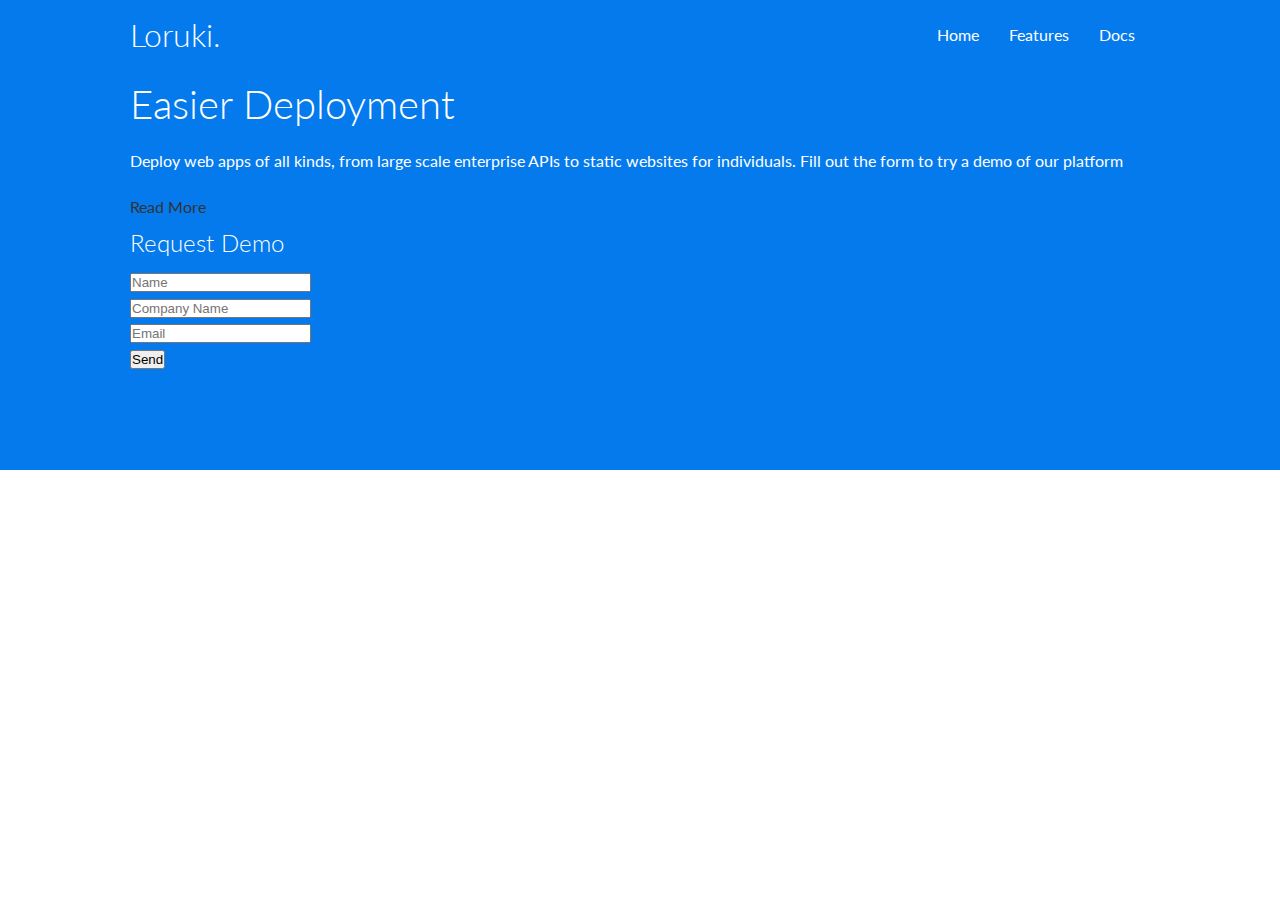
==== index.html @ accba909 "Loruki" ====
<!DOCTYPE html>
<html lang="en">
<head>
    <meta charset="UTF-8">
    <meta http-equiv="X-UA-Compatible" content="IE=edge">
    <meta name="viewport" content="width=device-width, initial-scale=1.0">
    <link rel="stylesheet" href="https://cdnjs.cloudflare.com/ajax/libs/font-awesome/6.5.1/css/all.min.css" integrity="sha512-DTOQO9RWCH3ppGqcWaEA1BIZOC6xxalwEsw9c2QQeAIftl+Vegovlnee1c9QX4TctnWMn13TZye+giMm8e2LwA==" crossorigin="anonymous" referrerpolicy="no-referrer" />
    <link rel="stylesheet" href="css/style.css">
    <title>Loruki | Cloud Hosting For Everyone</title>
</head>

<body>
    
    <!-- Navbar -->
    <div class="navbar">
        <div class="container flex">
            <h1 class="logo">Loruki.</h1>
            <nav>
                <ul>
                    <li><a href="index.html">Home</a></li>
                    <li><a href="features.html">Features</a></li>
                    <li><a href="docs.html">Docs</a></li>
                </ul>
            </nav>
        </div> <!--closes container div-->
    </div> <!--closes navbar div-->

    <!-- Showcase -->
    <section class="showcase">
        <div class="container grid">
            <div class="showcase-text">
                <h1>Easier Deployment</h1>
                <p>Deploy web apps of all kinds, from large scale enterprise APIs to static websites for individuals. Fill out the form to try a demo of our platform</p>
                <a href="features.html" class="btn btn-outline">Read More</a>
            </div> <!--end of showcase div-->

            <div class="showcase-form card">
                <h2>Request Demo</h2>
                <form>
                    <div class="formcontrol">
                        <input type="text" name="name" placeholder="Name" required>
                    </div>
                    <div class="formcontrol">
                        <input type="text" name="company" placeholder="Company Name" required>
                    </div>
                    <div class="formcontrol">
                        <input type="email" name="email" placeholder="Email" required>
                    </div>
                    <input type="submit" value="Send" class="btn btn-primary">
                </form>
            </div>
            
        </div> <!--end of container grid-->
    </section>

</body>

</html>
---- css/style.css ----
@import url('https://fonts.googleapis.com/css2?family=Lato:wght@300&display=swap');

:root {
    --primary-color:#047aed;
}

* {
    box-sizing: border-box;
    padding: 0;
    margin: 0;
}

body {
    font-family: 'Lato', sans-serif;
    color: #333;
    line-height: 1.6;
}

ul {
    list-style-type: none;
}

a {
    text-decoration: none;
    color: #333;
}

h1, h2 {
    font-weight: 300;
    line-height: 1.2;
    margin: 10px 0;
}

p {
    margin: 10px 0;
}

img {
    width: 100%;
}

.navbar {
    background-color: var(--primary-color);
    color: #fff;
    height: 70px;
}

.navbar ul {
    display: flex;
}

.navbar a {
    color: #fff;
    padding: 10px;
    margin: 0 5px;
}

.navbar a:hover {
    border-bottom: 2px #fff solid;
}

.navbar .flex {
    justify-content: space-between;
}

/* Showcase */
.showcase {
    height: 400px;
    background-color: var(--primary-color);
    color: #fff;
    position: relative;
}

.showcase h1 {
    font-size: 40px;
}

.showcase p {
    margin: 20px 0;
}

/* Utilities */
.container {
    max-width: 1100px;
    margin: 0 auto;
    overflow: auto;
    padding: 0 40px;
}

.flex {
    display: flex;
    justify-content: center;
    align-items: center;
    height: 100%;
}
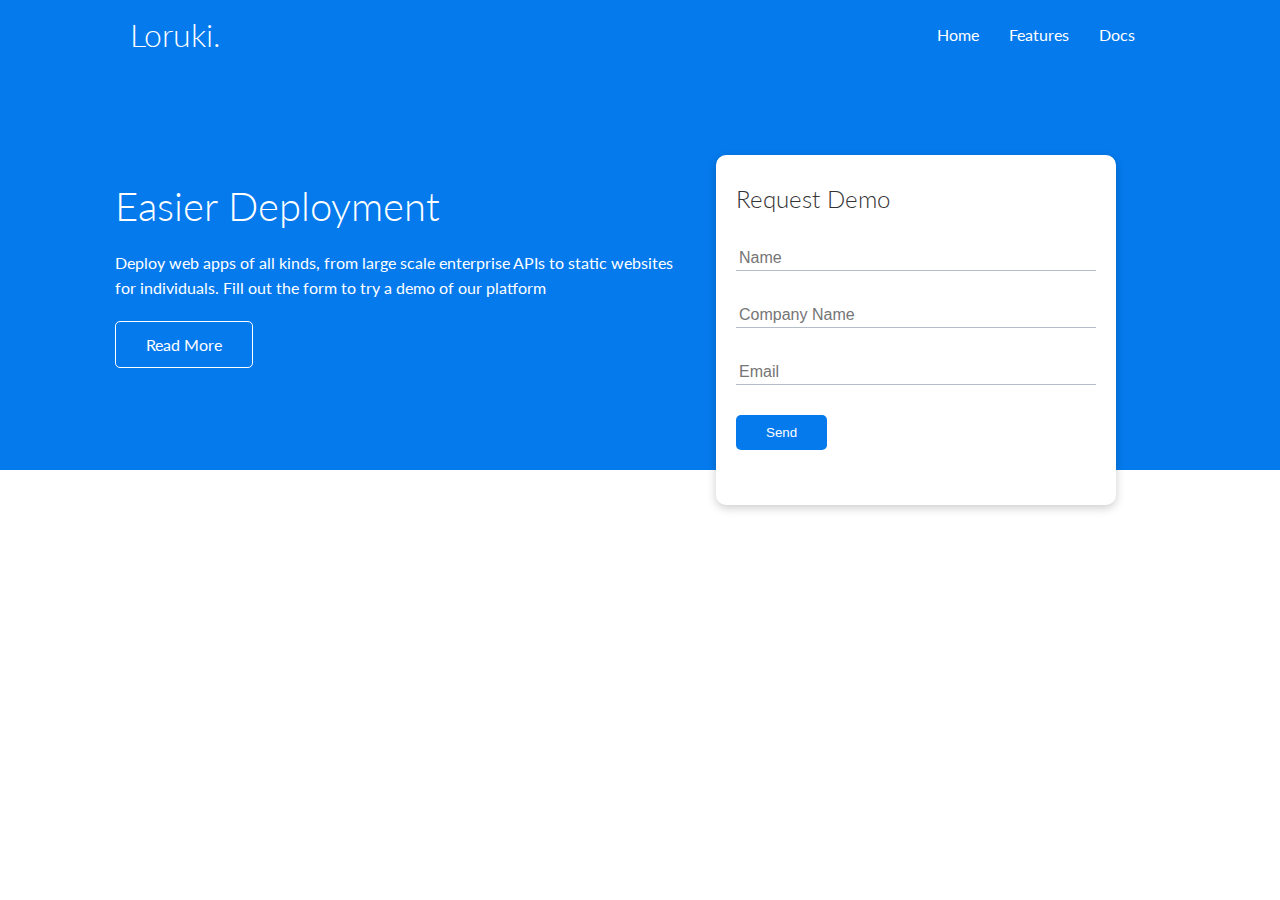
==== commit 230bb070: "Updated" ====
--- a/index.html
+++ b/index.html
@@ -37,13 +37,13 @@
             <div class="showcase-form card">
                 <h2>Request Demo</h2>
                 <form>
-                    <div class="formcontrol">
+                    <div class="form-control">
                         <input type="text" name="name" placeholder="Name" required>
                     </div>
-                    <div class="formcontrol">
+                    <div class="form-control">
                         <input type="text" name="company" placeholder="Company Name" required>
                     </div>
-                    <div class="formcontrol">
+                    <div class="form-control">
                         <input type="email" name="email" placeholder="Email" required>
                     </div>
                     <input type="submit" value="Send" class="btn btn-primary">
--- a/css/style.css
+++ b/css/style.css
@@ -79,6 +79,38 @@
     margin: 20px 0;
 }
 
+.showcase .grid {
+    grid-template-columns: 55% 45%;
+    gap: 30px;
+    overflow: visible;
+}
+
+.showcase-form {
+    position: relative;
+    top: 60px;
+    height: 350px;
+    width: 400px;
+    padding: 40px;
+    z-index: 100;
+}
+
+.showcase-form .form-control {
+    margin: 30px 0;
+}
+
+.showcase-form input[type='text'],
+.showcase-form input[type='email'] {
+    border: 0;
+    border-bottom: 1px solid #b4becb;
+    width: 100%;
+    padding: 3px;
+    font-size: 16px;
+}
+
+.showcase-form input:focus {
+    outline: none;
+}
+
 /* Utilities */
 .container {
     max-width: 1100px;
@@ -87,9 +119,46 @@
     padding: 0 40px;
 }
 
+.card {
+    background-color: white;
+    border-radius: 10px;
+    box-shadow: 0 3px 10px rgba( 0 ,0 ,0 ,0.2);
+    padding: 20px;
+    margin: 10px;
+    color: #333;
+}
+
+.btn {
+    display: inline-block;
+    padding: 10px 30px;
+    cursor: pointer;
+    background-color: var(--primary-color);
+    color: #fff;
+    border: none;
+    border-radius: 5px;
+}
+
+.btn-outline {
+    background-color: transparent;
+    border: 1px #fff solid;
+}
+
+.btn:hover {
+    transform: scale(0.98);
+}
+
 .flex {
     display: flex;
     justify-content: center;
     align-items: center;
     height: 100%;
+}
+
+.grid {
+    display: grid;
+    grid-template-columns: repeat(2, 1fr);
+    gap: 20px;
+    justify-content: center;
+    align-items: center;
+    height: 100%;
 }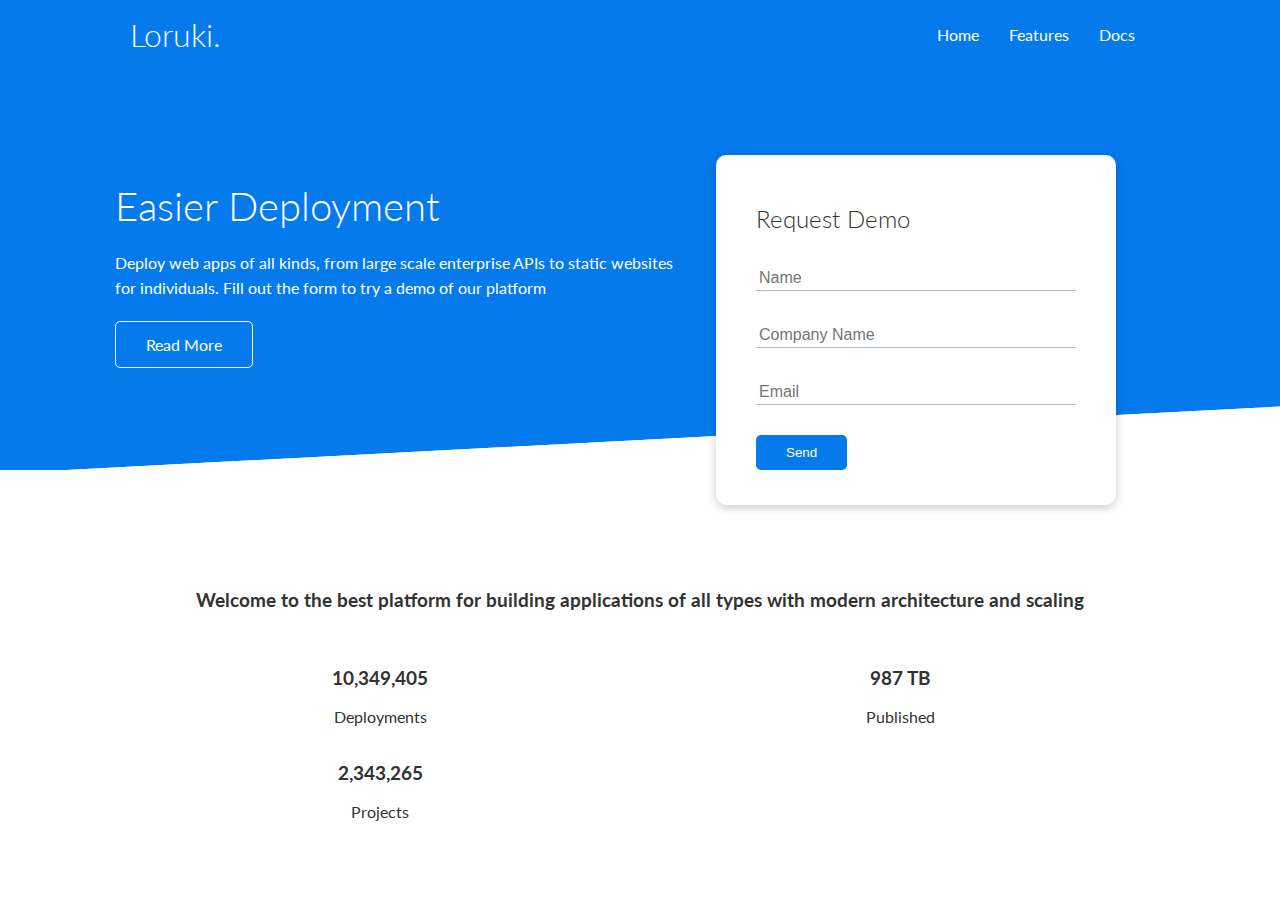
==== commit 750c26d8: "Commit" ====
--- a/index.html
+++ b/index.html
@@ -5,6 +5,7 @@
     <meta http-equiv="X-UA-Compatible" content="IE=edge">
     <meta name="viewport" content="width=device-width, initial-scale=1.0">
     <link rel="stylesheet" href="https://cdnjs.cloudflare.com/ajax/libs/font-awesome/6.5.1/css/all.min.css" integrity="sha512-DTOQO9RWCH3ppGqcWaEA1BIZOC6xxalwEsw9c2QQeAIftl+Vegovlnee1c9QX4TctnWMn13TZye+giMm8e2LwA==" crossorigin="anonymous" referrerpolicy="no-referrer" />
+    <link rel="stylesheet" href="css/utilities.css">
     <link rel="stylesheet" href="css/style.css">
     <title>Loruki | Cloud Hosting For Everyone</title>
 </head>
@@ -53,6 +54,31 @@
         </div> <!--end of container grid-->
     </section>
 
+    <!-- Stats -->
+    <section class="stats">
+        <div class="container">
+            <h3 class="stats-heading text-center my-1">Welcome to the best platform for building applications of all types with modern architecture and scaling</h3>
+
+            <div class="grid grid-3 text-center my-4">
+                <div>
+                    <i class="fas fa-server fa-3x"></i>
+                        <h3>10,349,405</h3>
+                        <p class="text-secondary">Deployments</p>
+                </div>
+                <div>
+                    <i class="fas fa-upload fa-3x"></i>
+                        <h3>987 TB</h3>
+                        <p class="text-secondary">Published</p>
+                </div>
+                <div>
+                    <i class="fas fa-project-diagram fa-3x"></i>
+                        <h3>2,343,265</h3>
+                        <p class="text-secondary">Projects</p>
+                </div>
+            </div> <!-- Closes Grid -->
+        </div> <!-- Closes Container -->
+    </section>
+
 </body>
 
 </html>--- a/css/utilities.css
+++ b/css/utilities.css
@@ -0,0 +1,91 @@
+/* Utilities */
+.container {
+    max-width: 1100px;
+    margin: 0 auto;
+    overflow: auto;
+    padding: 0 40px;
+}
+
+.card {
+    background-color: white;
+    border-radius: 10px;
+    box-shadow: 0 3px 10px rgba( 0 ,0 ,0 ,0.2);
+    padding: 20px;
+    margin: 10px;
+    color: #333;
+}
+
+.btn {
+    display: inline-block;
+    padding: 10px 30px;
+    cursor: pointer;
+    background-color: var(--primary-color);
+    color: #fff;
+    border: none;
+    border-radius: 5px;
+}
+
+.btn-outline {
+    background-color: transparent;
+    border: 1px #fff solid;
+}
+
+.btn:hover {
+    transform: scale(0.98);
+}
+
+.text-center {
+    text-align: center;
+}
+
+.flex {
+    display: flex;
+    justify-content: center;
+    align-items: center;
+    height: 100%;
+}
+
+.grid {
+    display: grid;
+    grid-template-columns: repeat(2, 1fr);
+    gap: 20px;
+    justify-content: center;
+    align-items: center;
+    height: 100%;
+}
+
+.grid-3 {
+    grid-template-columns: repeat;
+}
+
+/* Margin */
+.my-1 {
+    margin: 1rem 0;
+}
+.my-2 {
+    margin: 1.5rem 0;
+}
+.my-3 {
+    margin: 2rem 0;
+}
+.my-4 {
+    margin: 3rem 0;
+}
+.my-5 {
+    margin: 4rem 0;
+}
+.m-1 {
+    margin: 1rem;
+}
+.m-2 {
+    margin: 1.5rem;
+}
+.m-3 {
+    margin: 2rem;
+}
+.m-4 {
+    margin: 3rem;
+}
+.m-5 {
+    margin: 4rem;
+}--- a/css/style.css
+++ b/css/style.css
@@ -111,54 +111,23 @@
     outline: none;
 }
 
-/* Utilities */
-.container {
-    max-width: 1100px;
-    margin: 0 auto;
-    overflow: auto;
-    padding: 0 40px;
+.showcase::before, 
+.showcase::after {
+    content: '';
+    position: absolute;
+    height: 100px;
+    bottom: -70px;
+    right: 0;
+    left: 0;
+    background: #fff;
+    transform: skewY(-3deg);
+    -webkit-transform: skewY(-3deg);
+    -moz-transform: skewY(-3deg);
+    -ms-transform: skewY(-3deg);
 }
 
-.card {
-    background-color: white;
-    border-radius: 10px;
-    box-shadow: 0 3px 10px rgba( 0 ,0 ,0 ,0.2);
-    padding: 20px;
-    margin: 10px;
-    color: #333;
-}
+/* Stats */
+.stats {
+    padding-top: 100px;
 
-.btn {
-    display: inline-block;
-    padding: 10px 30px;
-    cursor: pointer;
-    background-color: var(--primary-color);
-    color: #fff;
-    border: none;
-    border-radius: 5px;
-}
-
-.btn-outline {
-    background-color: transparent;
-    border: 1px #fff solid;
-}
-
-.btn:hover {
-    transform: scale(0.98);
-}
-
-.flex {
-    display: flex;
-    justify-content: center;
-    align-items: center;
-    height: 100%;
-}
-
-.grid {
-    display: grid;
-    grid-template-columns: repeat(2, 1fr);
-    gap: 20px;
-    justify-content: center;
-    align-items: center;
-    height: 100%;
 }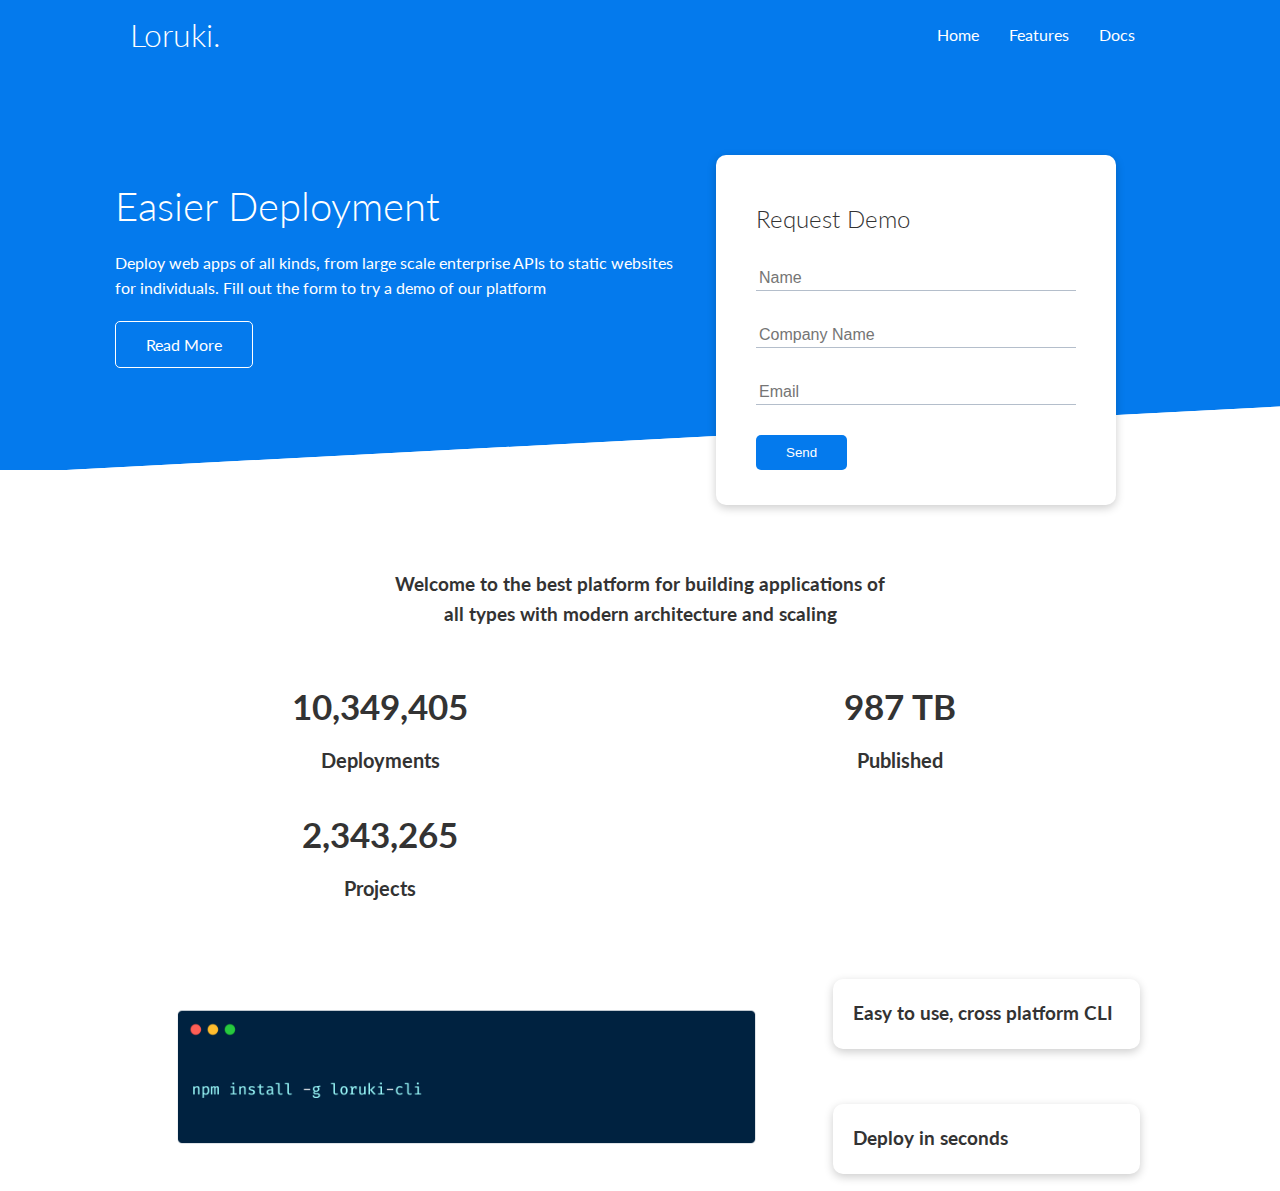
==== commit b55bedbf: "Commit" ====
--- a/index.html
+++ b/index.html
@@ -79,6 +79,20 @@
         </div> <!-- Closes Container -->
     </section>
 
+    <!-- Cli section -->
+    <section class="cli">
+        <div class="container grid">
+            <img src="images/cli.png" alt="image of a cli">
+            <div class="card">
+                <h3>Easy to use, cross platform CLI</h3>
+            </div>
+
+            <div class="card">
+                <h3>Deploy in seconds</h3>
+            </div>
+        </div> <!--closes container-->
+    </section>
+
 </body>
 
 </html>--- a/css/utilities.css
+++ b/css/utilities.css
@@ -88,4 +88,45 @@
 }
 .m-5 {
     margin: 4rem;
-}+}
+
+/* Padding */
+.py-1 {
+    padding: 1rem 0;
+  }
+  
+  .py-2 {
+    padding: 1.5rem 0;
+  }
+  
+  .py-3 {
+    padding: 2rem 0;
+  }
+  
+  .py-4 {
+    padding: 3rem 0;
+  }
+  
+  .py-5 {
+    padding: 4rem 0;
+  }
+  
+  .p-1 {
+    padding: 1rem;
+  }
+  
+  .p-2 {
+    padding: 1.5rem;
+  }
+  
+  .p-3 {
+    padding: 2rem;
+  }
+  
+  .p-4 {
+    padding: 3rem;
+  }
+  
+  .p-5 {
+    padding: 4rem;
+  }--- a/css/style.css
+++ b/css/style.css
@@ -130,4 +130,29 @@
 .stats {
     padding-top: 100px;
 
+}
+
+.stats-heading {
+    max-width: 500px;
+    margin: auto;
+}
+
+.stats .grid h3 {
+    font-size: 35px;
+}
+
+.stats .grid p {
+    font-size: 20px;
+    font-weight: bold;
+}
+
+/* Cli */
+.cli .grid {
+    grid-template-columns: repeat(3, 1fr);
+    grid-template-rows: repeat(2, 1fr);
+}
+
+.cli .grid >*:first-child {
+    grid-column: 1 / span 2;
+    grid-row: 1 / span 2;
 }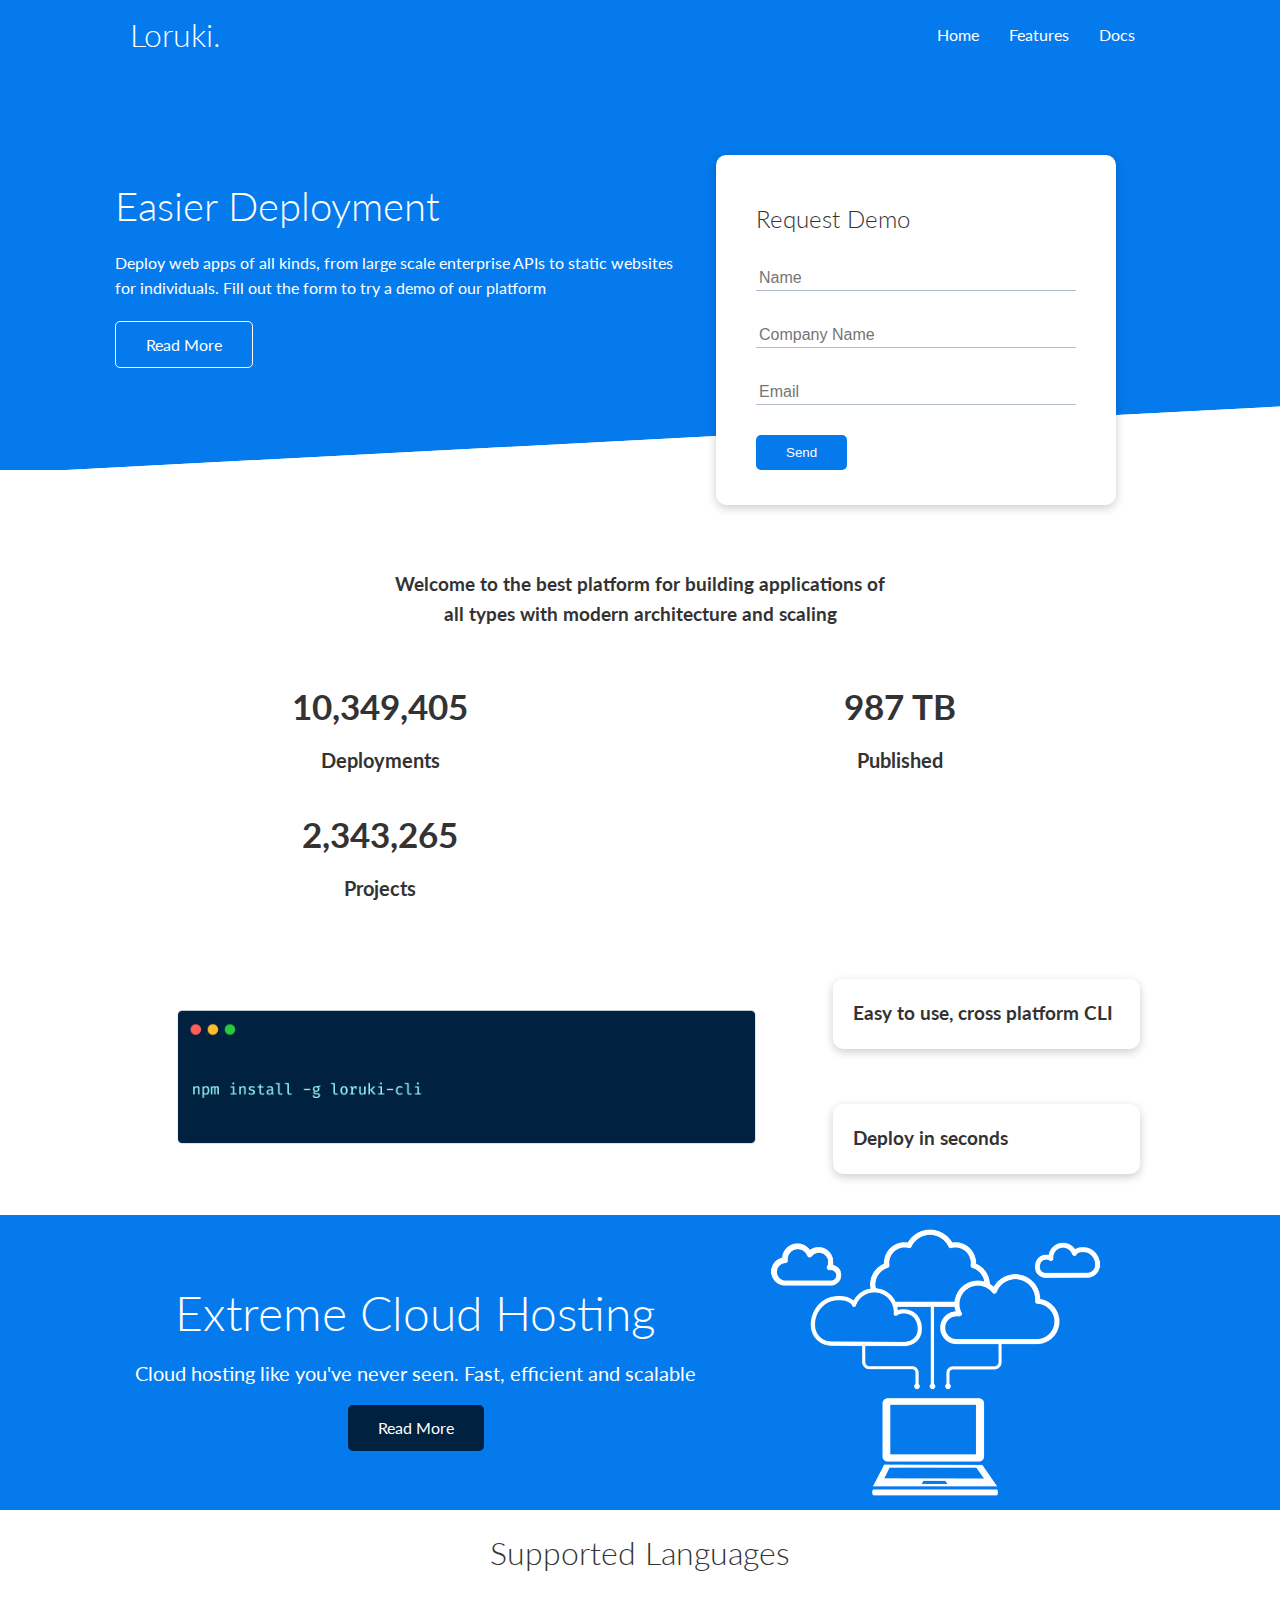
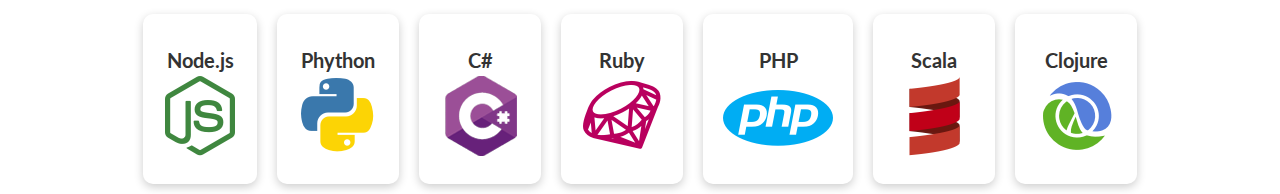
==== commit fbe6beb7: "Commited" ====
--- a/index.html
+++ b/index.html
@@ -93,6 +93,52 @@
         </div> <!--closes container-->
     </section>
 
+    <!-- Cloud -->
+    <section class="cloud bg-primary my-2 py2">
+        <div class="container grid">
+            <div class="text-center">
+                <h2 class="lg">Extreme Cloud Hosting</h2>
+                <p class="lead my-1">Cloud hosting like you've never seen.  Fast, efficient and scalable</p>
+                <a href="features.html" class="btn btn-dark">Read More</a>
+            </div>
+            <img src="images/cloud.png" alt="">
+        </div>
+    </section>
+
+    <!-- Languages-->
+    <secion class="languages">
+        <h2 class="md text-center my-2">Supported Languages</h2>
+        <div class="container flex">
+            <div class="card">
+                <h4>Node.js</h4>
+                <img src="images/logos/node.png" alt="">
+            </div>
+            <div class="card">
+                <h4>Phython</h4>
+                <img src="images/logos/python.png" alt="">
+            </div>
+            <div class="card">
+                <h4>C#</h4>
+                <img src="images/logos/csharp.png" alt="">
+            </div>
+            <div class="card">
+                <h4>Ruby</h4>
+                <img src="images/logos/ruby.png" alt="">
+            </div>
+            <div class="card">
+                <h4>PHP</h4>
+                <img src="images/logos/php.png" alt="">
+            </div>
+            <div class="card">
+                <h4>Scala</h4>
+                <img src="images/logos/scala.png" alt="">
+            </div>
+            <div class="card">
+                <h4>Clojure</h4>
+                <img src="images/logos/clojure.png" alt="">
+            </div>
+        </div>
+    </secion>
 </body>
 
 </html>--- a/css/utilities.css
+++ b/css/utilities.css
@@ -32,6 +32,48 @@
 
 .btn:hover {
     transform: scale(0.98);
+}
+
+/*backgrounds & colored buttons*/
+.bg-primary, .btn-primary {
+    background-color: var(--primary-color);
+    color: #fff;
+}
+
+.bg-secondary, .btn-secondary {
+    background-color: var(--secondary-color);
+    color: #fff;
+}
+
+.bg-dark, .btn-dark {
+    background-color: var(--dark-color);
+    color: #fff;
+}
+
+.bg-light, .btn-light {
+    background-color: var(--light-color);
+    color: #333;
+}
+
+/*Text Sizes*/
+.lead {
+    font-size: 20px;
+}
+
+.sm {
+    font-size: 1rem;
+}
+
+.md {
+    font-size: 2rem;
+}
+
+.lg {
+    font-size: 3rem;
+}
+
+.xl {
+    font-size: 4rem;
 }
 
 .text-center {
--- a/css/style.css
+++ b/css/style.css
@@ -2,6 +2,9 @@
 
 :root {
     --primary-color:#047aed;
+    --secondary-color:#1c3fa8;
+    --dark-color:#002240;
+    --light-color:#f4f4f4;
 }
 
 * {
@@ -155,4 +158,34 @@
 .cli .grid >*:first-child {
     grid-column: 1 / span 2;
     grid-row: 1 / span 2;
+}
+
+/*cloud*/
+.cloud .grid {
+    grid-template-columns: 4fr 3fr;
+}
+
+/*Languages*/
+.languages .card {
+    text-align: center;
+    margin: 18px 10px 40px;
+    transition: transform 0.2s ease-in;
+}
+
+.languages .card {
+    font-size: 20px;
+    margin-bottom: 10px;
+}
+
+.languages .card h4 {
+    font-size: 20px;
+    margin-top: 10px;
+}
+
+.languages .card:hover {
+    transform: translateY(-15px);
+}
+
+.languages .flex {
+    flex-wrap: wrap;
 }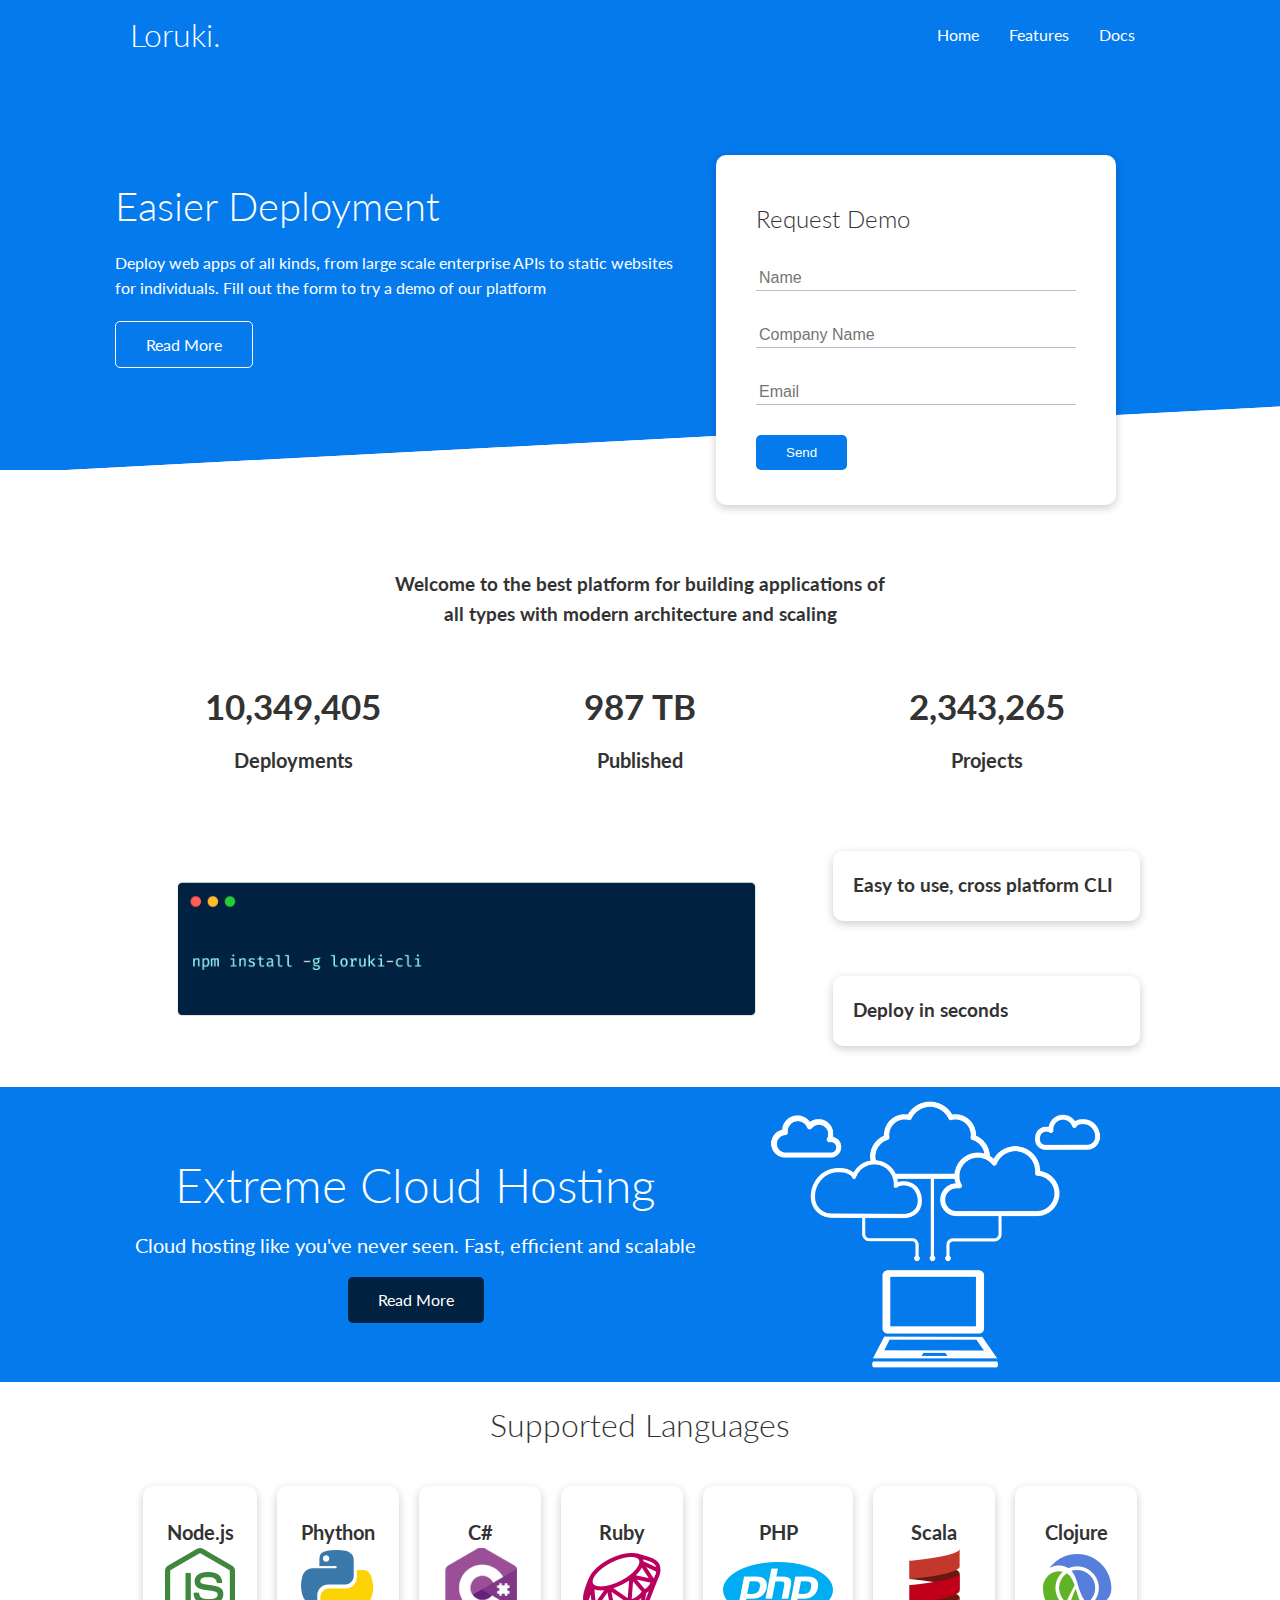
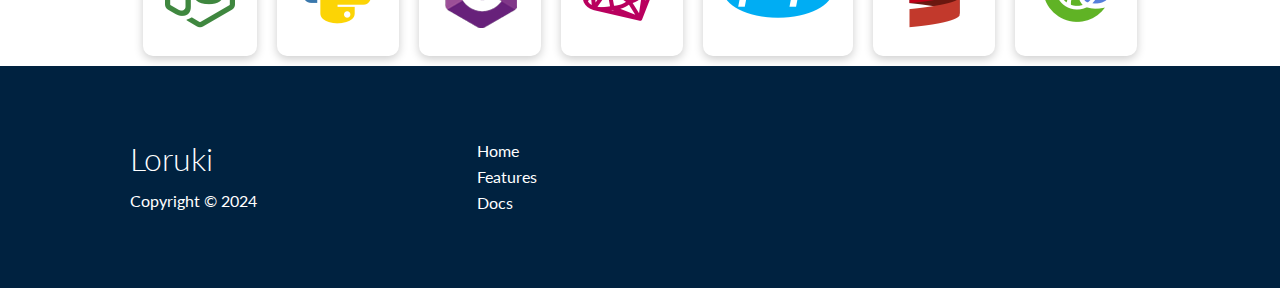
==== commit 00619ced: "Commit" ====
--- a/index.html
+++ b/index.html
@@ -137,8 +137,32 @@
                 <h4>Clojure</h4>
                 <img src="images/logos/clojure.png" alt="">
             </div>
+        </div><!--Closes Container-->
+    </secion><!--Closes Languages-->
+    <!--Footer-->
+    <footer class="footer bg-dark py-5">
+        <div class="container grid grid-3">
+            <div>
+                <h1>Loruki</h1>
+                <p>Copyright &copy; 2024</p>
+            </div>
+
+            <nav>
+                <ul>
+                    <li><a href="index.html">Home</a></li>
+                    <li><a href="features.html">Features</a></li>
+                    <li><a href="docs.html">Docs</a></li>
+                </ul>
+            </nav>
+
+            <div class="social">
+                <a href="#"><i class="fab fa-github fa-2x"></i></a>
+                <a href="#"><i class="fab fa-facebook fa-2x"></i></a>
+                <a href="#"><i class="fab fa-instagram fa-2x"></i></a>
+                <a href="#"><i class="fab fa-twitter fa-2x"></i></a>
+            </div>
         </div>
-    </secion>
+    </footer>
 </body>
 
 </html>--- a/css/utilities.css
+++ b/css/utilities.css
@@ -50,6 +50,15 @@
     color: #fff;
 }
 
+.bg-primary a,
+.btn-primary a,
+.bg-secondary a,
+.btn-secondary a,
+.bg-dark a,
+.btn-dark a {
+    color: #fff;
+}
+
 .bg-light, .btn-light {
     background-color: var(--light-color);
     color: #333;
@@ -97,7 +106,7 @@
 }
 
 .grid-3 {
-    grid-template-columns: repeat;
+    grid-template-columns: repeat(3, 1fr);
 }
 
 /* Margin */
--- a/css/style.css
+++ b/css/style.css
@@ -188,4 +188,42 @@
 
 .languages .flex {
     flex-wrap: wrap;
+}
+
+/* Footer Styles */
+.footer .social a {
+    margin: 0 10px;
+}
+
+/* Tablet and Under */
+@media (max-width: 768px) {
+    .grid,
+    .showcase .grid,
+    .stats .grid,
+    .cli .grid,
+    .cloud .grid {
+        grid-template-columns: 1fr;
+        grid-template-rows: 1fr;
+    }
+    .showcase {
+        height: auto;
+    }
+    .showcase-text {
+        text-align: center;
+        margin-top: 40px;
+    }
+}
+
+/* Mobile */
+@media (max-width: 500px) {
+    .navbar {
+        height: 110px;
+    }
+    .navbar .flex {
+        flex-direction: column;
+    }
+    .navbar ul {
+        padding: 10px;
+        background-color: rgba(0, 0, 0, 0.1);
+    }
 }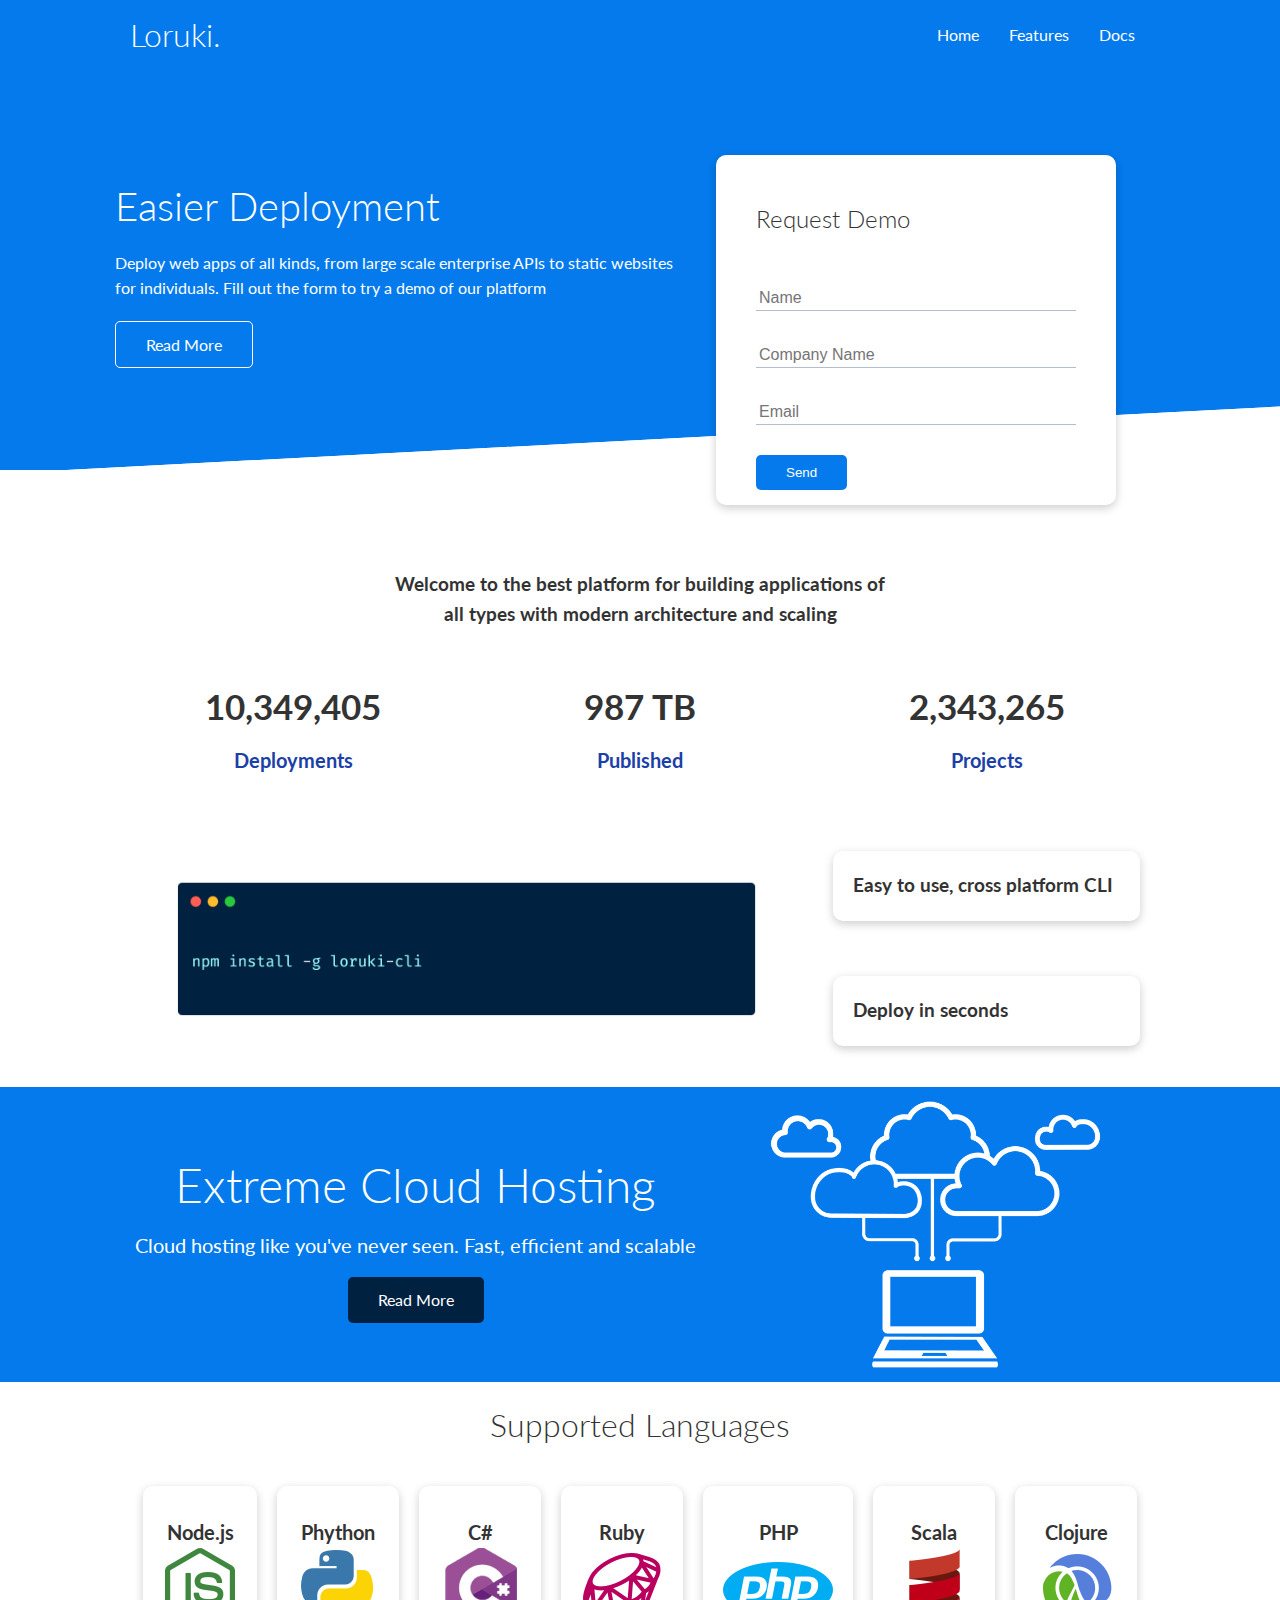
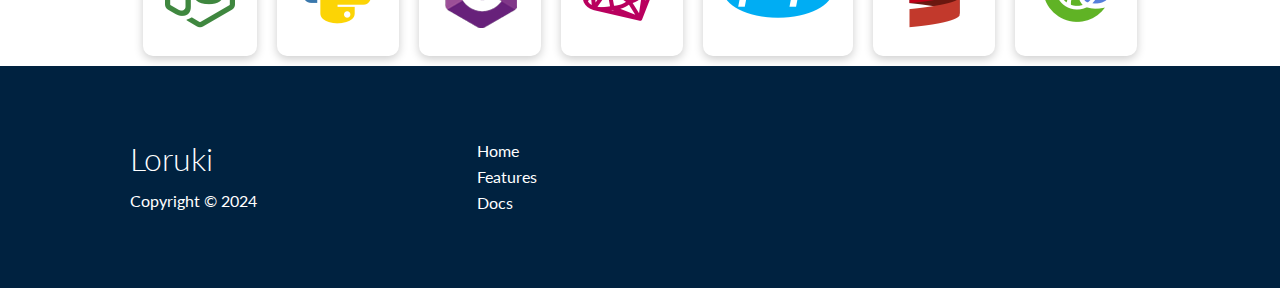
==== commit c524e3bc: "Commit" ====
--- a/index.html
+++ b/index.html
@@ -37,7 +37,13 @@
 
             <div class="showcase-form card">
                 <h2>Request Demo</h2>
-                <form>
+                <form name="contact" method="POST" netlify-honeypot="bot-field" data-netlify="true">
+                    <input type="hidden" name="form-name" value="contact">
+                    <p class="hidden">
+                        <label>
+                          Don't fill this out if you're human: <input name="bot-field"/>
+                        </label>
+                      </p>
                     <div class="form-control">
                         <input type="text" name="name" placeholder="Name" required>
                     </div>
--- a/css/utilities.css
+++ b/css/utilities.css
@@ -34,7 +34,7 @@
     transform: scale(0.98);
 }
 
-/*backgrounds & colored buttons*/
+/* Backgrounds & Colored Buttons */
 .bg-primary, .btn-primary {
     background-color: var(--primary-color);
     color: #fff;
@@ -64,7 +64,24 @@
     color: #333;
 }
 
-/*Text Sizes*/
+/* Text Colors */
+.text-primary {
+    color: var(--primary-color);
+}
+
+.text-secondary {
+    color: var(--secondary-color);
+}
+
+.text-dark {
+    color: var(--dark-color);
+}
+
+.text-light {
+    color: var(--light-color);
+}
+
+/* Text Sizes */
 .lead {
     font-size: 20px;
 }
@@ -87,6 +104,28 @@
 
 .text-center {
     text-align: center;
+}
+
+/* Alert */
+.alert {
+    background-color: var(--light-color);
+    padding: 10px 20px;
+    font-weight: bold;
+    margin: 15px 0;
+}
+
+.alert i {
+    margin-right: 10px;
+}
+
+.alert-success {
+    background-color: var(--success-color);
+    color: #fff;
+}
+
+.alert-error {
+    background-color: var(--error-color);
+    color: #fff;
 }
 
 .flex {
@@ -113,30 +152,39 @@
 .my-1 {
     margin: 1rem 0;
 }
+
 .my-2 {
     margin: 1.5rem 0;
 }
+
 .my-3 {
     margin: 2rem 0;
 }
+
 .my-4 {
     margin: 3rem 0;
 }
+
 .my-5 {
     margin: 4rem 0;
 }
+
 .m-1 {
     margin: 1rem;
 }
+
 .m-2 {
     margin: 1.5rem;
 }
+
 .m-3 {
     margin: 2rem;
 }
+
 .m-4 {
     margin: 3rem;
 }
+
 .m-5 {
     margin: 4rem;
 }
--- a/css/style.css
+++ b/css/style.css
@@ -5,6 +5,8 @@
     --secondary-color:#1c3fa8;
     --dark-color:#002240;
     --light-color:#f4f4f4;
+    --success-color:#5cb85c;
+    --error-color:#d9534f;
 }
 
 * {
@@ -40,6 +42,17 @@
 
 img {
     width: 100%;
+}
+
+code, pre {
+    background: #333;
+    color: #fff;
+    padding: 10px;
+}
+
+.hidden {
+    visibility: hidden;
+    height: 0;
 }
 
 .navbar {
@@ -86,6 +99,10 @@
     grid-template-columns: 55% 45%;
     gap: 30px;
     overflow: visible;
+}
+
+.showcase-text {
+    animation: slideInFromLeft 1s ease-in;
 }
 
 .showcase-form {
@@ -95,6 +112,7 @@
     width: 400px;
     padding: 40px;
     z-index: 100;
+    animation: slideInFromRight 1s ease-in;
 }
 
 .showcase-form .form-control {
@@ -132,6 +150,7 @@
 /* Stats */
 .stats {
     padding-top: 100px;
+    animation: slideInFromBottom 1s ease-in;
 
 }
 
@@ -190,10 +209,102 @@
     flex-wrap: wrap;
 }
 
+/* Features */
+.features-head img,
+.docs-head img {
+    width: 200px;
+    justify-self: flex-end;
+}
+
+.features-sub-head img {
+    width: 300px;
+    justify-self: flex-end;
+}
+
+.features-main .card > i {
+    margin-right: 20px;
+}
+
+.features-main .grid {
+    padding: 30px;
+}
+
+.features-main .grid > *:first-child {
+    grid-column: 1 / span 3;
+}
+
+.features-main .grid > *:nth-child(2) {
+    grid-column: 1 / span 2;
+}
+
+/*Docs*/
+
+.docs-main h3 {
+    margin: 20px 0;
+}
+
+.docs-main .grid {
+    grid-template-columns: 1fr 2fr;
+    align-items: flex-start;
+}
+
+.docs-main nav li {
+    font-size: 17px;
+    padding-bottom: 5px;
+    margin-bottom: 5px;
+    border-bottom: 1px #ccc solid;
+}
+
+.docs-main a:hover {
+    font-weight: bold;
+}
+
 /* Footer Styles */
 .footer .social a {
     margin: 0 10px;
 }
+
+/* Animations */
+@keyframes slideInFromLeft {
+    0% {
+        transform: translateX(-100%);
+    }
+
+    100% {
+        transform: translateX(0);
+    }
+}
+
+@keyframes slideInFromRight {
+    0% {
+        transform: translateX(100%);
+    }
+
+    100% {
+        transform: translateX(0);
+    }
+}
+
+@keyframes slideInFromTop {
+    0% {
+        transform: translateY(-100%);
+    }
+
+    100% {
+        transform: translateX(0);
+    }
+}
+
+@keyframes slideInFromBottom {
+    0% {
+        transform: translateY(100%);
+    }
+
+    100% {
+        transform: translateX(0);
+    }
+}
+
 
 /* Tablet and Under */
 @media (max-width: 768px) {
@@ -201,17 +312,51 @@
     .showcase .grid,
     .stats .grid,
     .cli .grid,
-    .cloud .grid {
+    .cloud .grid,
+    .features-main .grid,
+    .docs-main .grid {
         grid-template-columns: 1fr;
         grid-template-rows: 1fr;
     }
+
     .showcase {
         height: auto;
     }
+
     .showcase-text {
         text-align: center;
         margin-top: 40px;
-    }
+        animation: slideInFromTop 1s ease-in;
+    }
+
+    .showcase-form {
+        justify-self: center;
+        margin: auto;
+        animation: slideInFromBottom 1s ease-in;
+    }
+
+    .cli .grid >*:first-child {
+        grid-column: 1;
+        grid-row: 1;
+    }
+
+
+.features-head,
+.features-sub-head,
+.docs-head {
+    text-align: center;
+}
+
+.features-head img,
+.features-sub-head img,
+.docs-head img{
+    justify-self: center;
+}
+
+.features-main .grid > *:first-child,
+.features-main .grid > *:nth-child(2){
+    grid-column: 1;
+}
 }
 
 /* Mobile */
